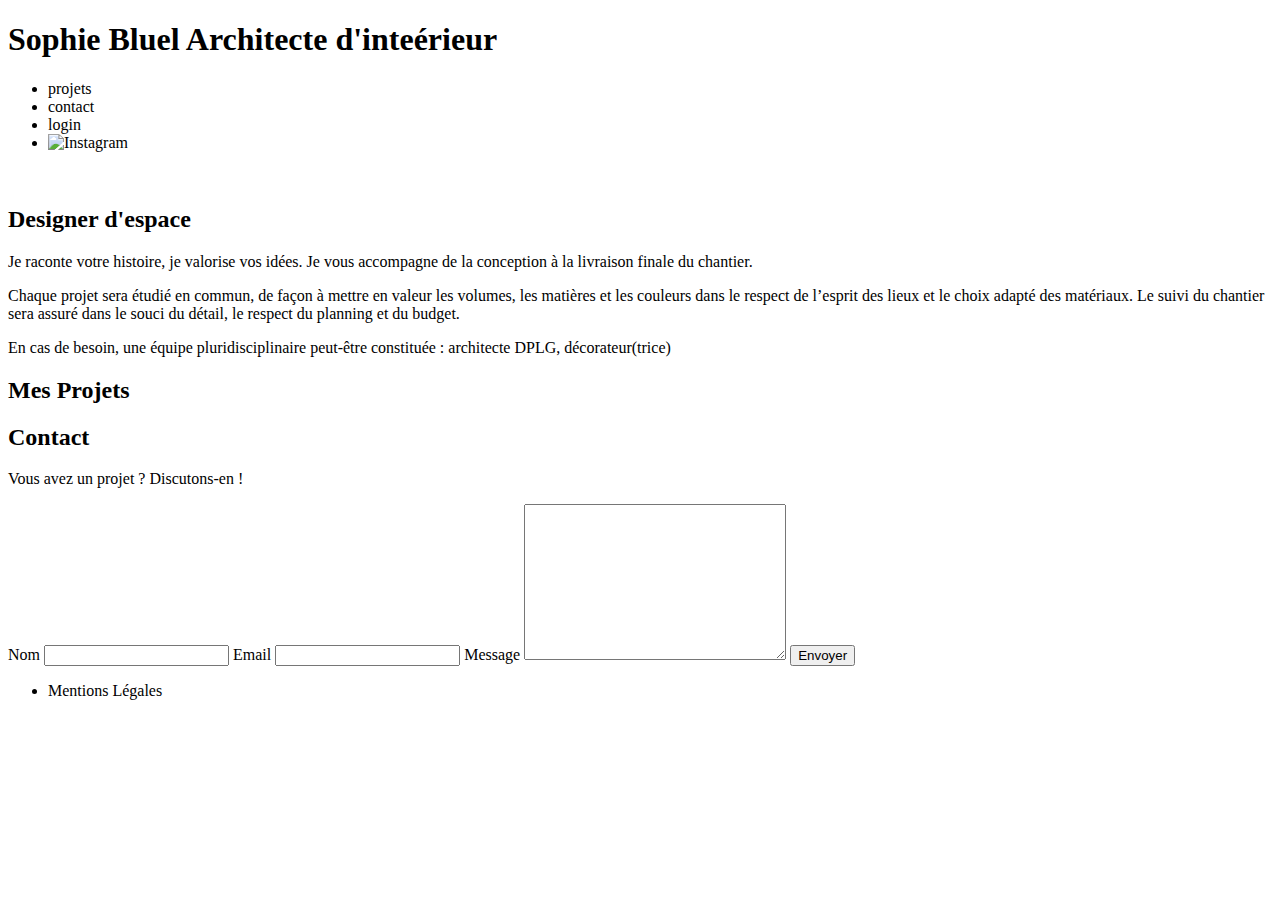
==== FrontEnd/index.html @ f31deb9f "Gathering the work on the API" ====
<!DOCTYPE html>
<html lang="fr">
<head>
	<meta charset="UTF-8">
	<title>Sophie Bluel - Architecte d'intérieur</title>
	<meta name="viewport" content="width=device-width, initial-scale=1.0">
	<link rel="preconnect" href="https://fonts.googleapis.com">
	<link rel="preconnect" href="https://fonts.gstatic.com" crossorigin>
	<link href="https://fonts.googleapis.com/css2?family=Syne:wght@700;800&family=Work+Sans&display=swap" rel="stylesheet">
	<meta name="description" content="">
	<link rel="stylesheet" href="./assets/style.css">
</head>
<body>
<header>
	<h1>Sophie Bluel <span>Architecte d'inteérieur</span></h1>
	<nav>
		<ul>
			<li>projets</li>
			<li>contact</li>
			<li>login</li>
			<li><img src="./assets/icons/instagram.png" alt="Instagram"></li>
		</ul>
	</nav>
</header>
<main>
	<section id="introduction">
		<figure>
			<img src="./assets/images/sophie-bluel.png" alt="">
		</figure>
		<article>
			<h2>Designer d'espace</h2>
			<p>Je raconte votre histoire, je valorise vos idées. Je vous accompagne de la conception à la livraison finale du chantier.</p>
			<p>Chaque projet sera étudié en commun, de façon à mettre en valeur les volumes, les matières et les couleurs dans le respect de l’esprit des lieux et le choix adapté des matériaux. Le suivi du chantier sera assuré dans le souci du détail, le respect du planning et du budget.</p>
			<p>En cas de besoin, une équipe pluridisciplinaire peut-être constituée : architecte DPLG, décorateur(trice)</p>
		</article>
	</section>
	<section id="portfolio">
		<h2>Mes Projets</h2>
		<div class="gallery">
		</div>
	</section>
	<section id="contact">
		<h2>Contact</h2>
		<p>Vous avez un projet ? Discutons-en !</p>
		<form action="#" method="post">
			<label for="name">Nom</label>
			<input type="text" name="name" id="name">
			<label for="email">Email</label>
			<input type="email" name="email" id="email">
			<label for="message">Message</label>
			<textarea name="message" id="message" cols="30" rows="10"></textarea>
			<input type="submit" value="Envoyer">
		</form>
	</section>
	<script src="works.js"></script>
</main>

<footer>
	<nav>
		<ul>
			<li>Mentions Légales</li>
		</ul>
	</nav>
</footer>
</body>
</html>
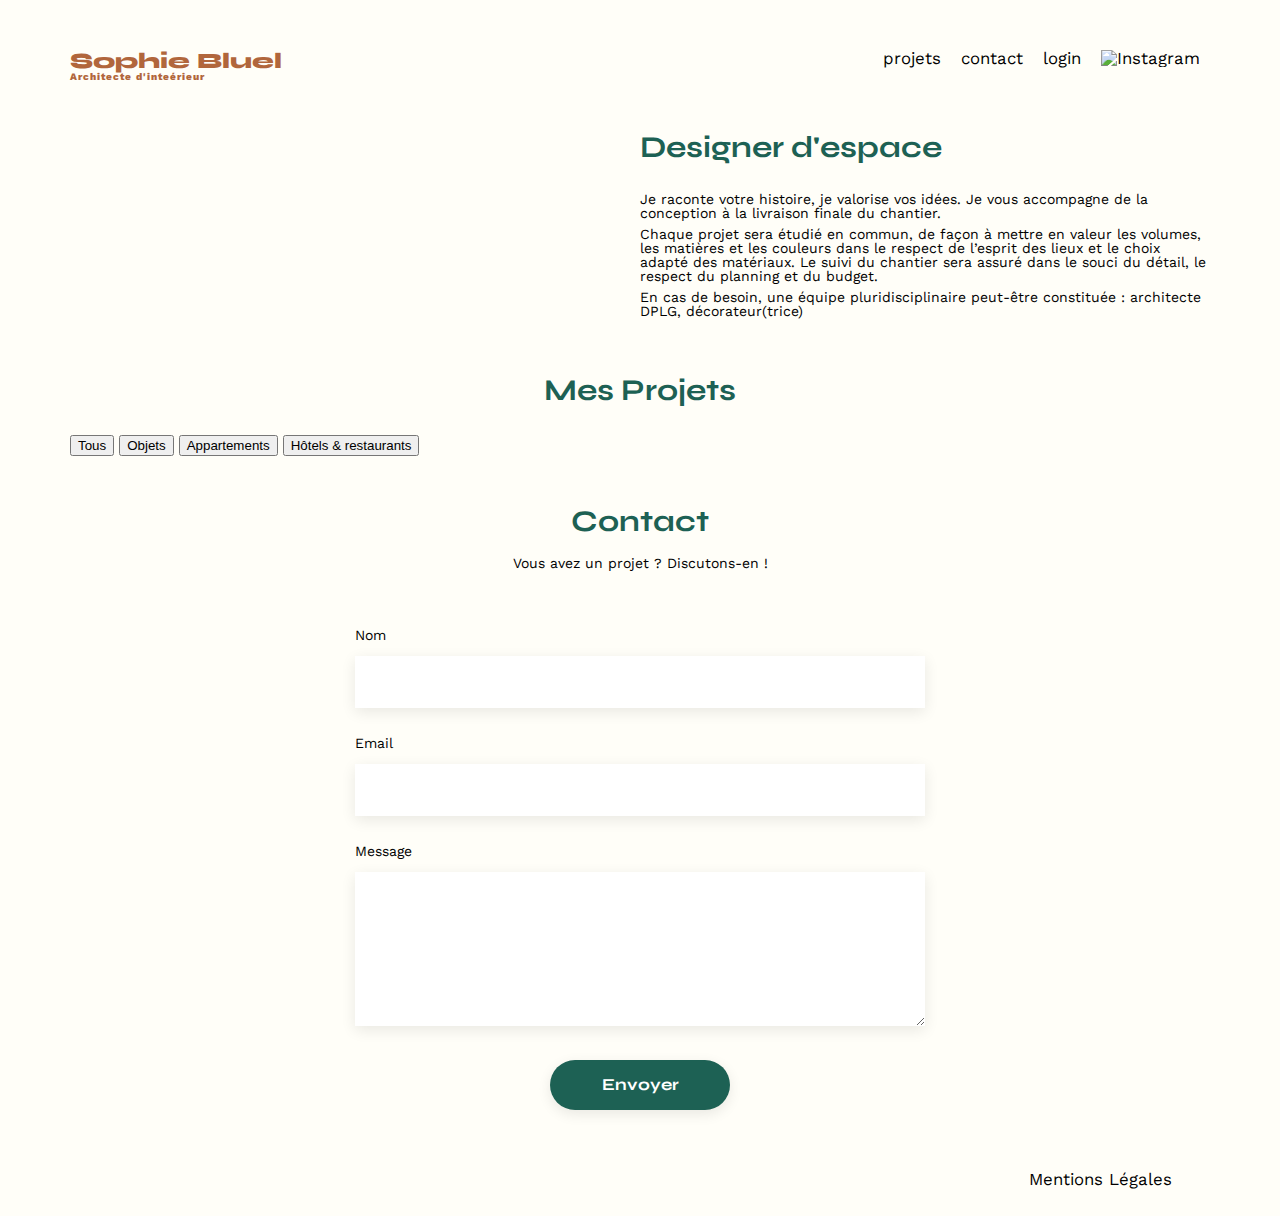
==== commit 32f6e425: "Importing the modifications from the previous repo" ====
--- a/FrontEnd/index.html
+++ b/FrontEnd/index.html
@@ -1,66 +1,81 @@
 <!DOCTYPE html>
 <html lang="fr">
+
 <head>
 	<meta charset="UTF-8">
 	<title>Sophie Bluel - Architecte d'intérieur</title>
 	<meta name="viewport" content="width=device-width, initial-scale=1.0">
 	<link rel="preconnect" href="https://fonts.googleapis.com">
 	<link rel="preconnect" href="https://fonts.gstatic.com" crossorigin>
-	<link href="https://fonts.googleapis.com/css2?family=Syne:wght@700;800&family=Work+Sans&display=swap" rel="stylesheet">
+	<link href="https://fonts.googleapis.com/css2?family=Syne:wght@700;800&family=Work+Sans&display=swap"
+		rel="stylesheet">
 	<meta name="description" content="">
 	<link rel="stylesheet" href="./assets/style.css">
 </head>
+
 <body>
-<header>
-	<h1>Sophie Bluel <span>Architecte d'inteérieur</span></h1>
-	<nav>
-		<ul>
-			<li>projets</li>
-			<li>contact</li>
-			<li>login</li>
-			<li><img src="./assets/icons/instagram.png" alt="Instagram"></li>
-		</ul>
-	</nav>
-</header>
-<main>
-	<section id="introduction">
-		<figure>
-			<img src="./assets/images/sophie-bluel.png" alt="">
-		</figure>
-		<article>
-			<h2>Designer d'espace</h2>
-			<p>Je raconte votre histoire, je valorise vos idées. Je vous accompagne de la conception à la livraison finale du chantier.</p>
-			<p>Chaque projet sera étudié en commun, de façon à mettre en valeur les volumes, les matières et les couleurs dans le respect de l’esprit des lieux et le choix adapté des matériaux. Le suivi du chantier sera assuré dans le souci du détail, le respect du planning et du budget.</p>
-			<p>En cas de besoin, une équipe pluridisciplinaire peut-être constituée : architecte DPLG, décorateur(trice)</p>
-		</article>
-	</section>
-	<section id="portfolio">
-		<h2>Mes Projets</h2>
-		<div class="gallery">
-		</div>
-	</section>
-	<section id="contact">
-		<h2>Contact</h2>
-		<p>Vous avez un projet ? Discutons-en !</p>
-		<form action="#" method="post">
-			<label for="name">Nom</label>
-			<input type="text" name="name" id="name">
-			<label for="email">Email</label>
-			<input type="email" name="email" id="email">
-			<label for="message">Message</label>
-			<textarea name="message" id="message" cols="30" rows="10"></textarea>
-			<input type="submit" value="Envoyer">
-		</form>
-	</section>
-	<script src="works.js"></script>
-</main>
+	<header>
+		<h1>Sophie Bluel <span>Architecte d'inteérieur</span></h1>
+		<nav>
+			<ul>
+				<li>projets</li>
+				<li>contact</li>
+				<li>login</li>
+				<li><img src="./assets/icons/instagram.png" alt="Instagram"></li>
+			</ul>
+		</nav>
+	</header>
+	<main>
+		<section id="introduction">
+			<figure>
+				<img src="./assets/images/sophie-bluel.png" alt="">
+			</figure>
+			<article>
+				<h2>Designer d'espace</h2>
+				<p>Je raconte votre histoire, je valorise vos idées. Je vous accompagne de la conception à la livraison
+					finale du chantier.</p>
+				<p>Chaque projet sera étudié en commun, de façon à mettre en valeur les volumes, les matières et les
+					couleurs dans le respect de l’esprit des lieux et le choix adapté des matériaux. Le suivi du
+					chantier sera assuré dans le souci du détail, le respect du planning et du budget.</p>
+				<p>En cas de besoin, une équipe pluridisciplinaire peut-être constituée : architecte DPLG,
+					décorateur(trice)</p>
+			</article>
+		</section>
+		<section id="portfolio">
+			<h2>Mes Projets</h2>
+			<div>
+				<button class="btn-all">Tous</button>
+				<button class="btn-objects">Objets</button>
+				<button class="btn-flats">Appartements</button>
+				<button class="btn-hotels">Hôtels & restaurants</button>
+			</div>
+			<div class="gallery">
+			</div>
+		</section>
+		<script src="works.js"></script>
+		<section id="contact">
+			<h2>Contact</h2>
+			<p>Vous avez un projet ? Discutons-en !</p>
+			<form action="#" method="post">
+				<label for="name">Nom</label>
+				<input type="text" name="name" id="name">
+				<label for="email">Email</label>
+				<input type="email" name="email" id="email">
+				<label for="message">Message</label>
+				<textarea name="message" id="message" cols="30" rows="10"></textarea>
+				<input type="submit" value="Envoyer">
+			</form>
+		</section>
 
-<footer>
-	<nav>
-		<ul>
-			<li>Mentions Légales</li>
-		</ul>
-	</nav>
-</footer>
+	</main>
+
+	<footer>
+		<nav>
+			<ul>
+				<li>Mentions Légales</li>
+			</ul>
+		</nav>
+	</footer>
 </body>
-</html>
+
+</html>--- a/FrontEnd/assets/style.css
+++ b/FrontEnd/assets/style.css
@@ -0,0 +1,189 @@
+/* http://meyerweb.com/eric/tools/css/reset/
+   v2.0 | 20110126
+   License: none (public domain)
+*/
+
+html, body, div, span, applet, object, iframe,
+h1, h2, h3, h4, h5, h6, p, blockquote, pre,
+a, abbr, acronym, address, big, cite, code,
+del, dfn, em, img, ins, kbd, q, s, samp,
+small, strike, strong, sub, sup, tt, var,
+b, u, i, center,
+dl, dt, dd, ol, ul, li,
+fieldset, form, label, legend,
+table, caption, tbody, tfoot, thead, tr, th, td,
+article, aside, canvas, details, embed,
+figure, figcaption, footer, header, hgroup,
+menu, nav, output, ruby, section, summary,
+time, mark, audio, video {
+	margin: 0;
+	padding: 0;
+	border: 0;
+	font-size: 100%;
+	font: inherit;
+	vertical-align: baseline;
+}
+/* HTML5 display-role reset for older browsers */
+article, aside, details, figcaption, figure,
+footer, header, hgroup, menu, nav, section {
+	display: block;
+}
+body {
+	line-height: 1;
+	background-color: #FFFEF8;
+}
+ol, ul {
+	list-style: none;
+}
+blockquote, q {
+	quotes: none;
+}
+blockquote:before, blockquote:after,
+q:before, q:after {
+	content: '';
+	content: none;
+}
+table {
+	border-collapse: collapse;
+	border-spacing: 0;
+}
+/** end reset css**/
+body {
+	max-width: 1140px;
+	margin:auto;
+	font-family: 'Work Sans' ;
+	font-size: 14px;
+}
+header {
+	display: flex;
+	justify-content: space-between;
+	margin: 50px 0
+}
+section {
+	margin: 50px 0
+}
+
+h1{
+	display: flex;
+	flex-direction: column;
+	font-family: 'Syne';
+	font-size: 22px;
+	font-weight: 800;
+	color: #B1663C
+}
+
+h1 > span {
+	font-family: 'Work Sans';
+	font-size:10px;
+	letter-spacing: 0.1em;
+;
+}
+
+h2{
+	font-family: 'Syne';
+	font-weight: 700;
+	font-size: 30px;
+	color: #1D6154
+}
+nav ul {
+	display: flex;
+	align-items: center;
+	list-style-type: none;
+
+}
+nav li {
+	padding: 0 10px;
+	font-size: 1.2em;
+}
+
+li:hover {
+	color: #B1663C;
+}
+#introduction {
+	display: flex;
+	align-items: center;
+}
+#introduction figure {
+	flex: 1
+}
+#introduction img {
+	display: block;
+	margin: auto;
+	width: 80%;
+}
+
+#introduction article {
+	flex: 1
+}
+#introduction h2 {
+	margin-bottom: 1em;
+}
+
+#introduction p {
+	margin-bottom: 0.5em;
+}
+#portfolio h2 {
+	text-align: center;
+	margin-bottom: 1em;
+}
+.gallery {
+	width: 100%;
+	display: grid;
+	grid-template-columns: 1fr 1fr 1fr;
+	grid-column-gap: 20px;
+	grid-row-gap: 20px;
+}
+
+.gallery img {
+	width: 100%;
+
+}
+#contact {
+	width: 50%;
+margin: auto;
+}
+#contact > * {
+	text-align: center;
+
+}
+#contact h2{
+	margin-bottom: 20px;
+}
+#contact form {
+	text-align: left;
+	margin-top:30px;
+	display: flex;
+	flex-direction: column;
+}
+
+#contact input {
+	height: 50px;
+	font-size: 1.2em;
+	border: none;
+	box-shadow: 0px 4px 14px rgba(0, 0, 0, 0.09);
+}
+#contact label {
+	margin: 2em 0 1em 0;
+}
+#contact textarea {
+	border: none;
+	box-shadow: 0px 4px 14px rgba(0, 0, 0, 0.09);
+}
+
+input[type="submit"]{
+	font-family: 'Syne';
+	font-weight: 700;
+	color: white;
+	background-color: #1D6154;
+	margin : 2em auto ;
+	width: 180px;
+	text-align: center;
+	border-radius: 60px ;
+}
+
+footer nav ul {
+	display: flex;
+	justify-content: flex-end;
+	margin: 2em
+}
+
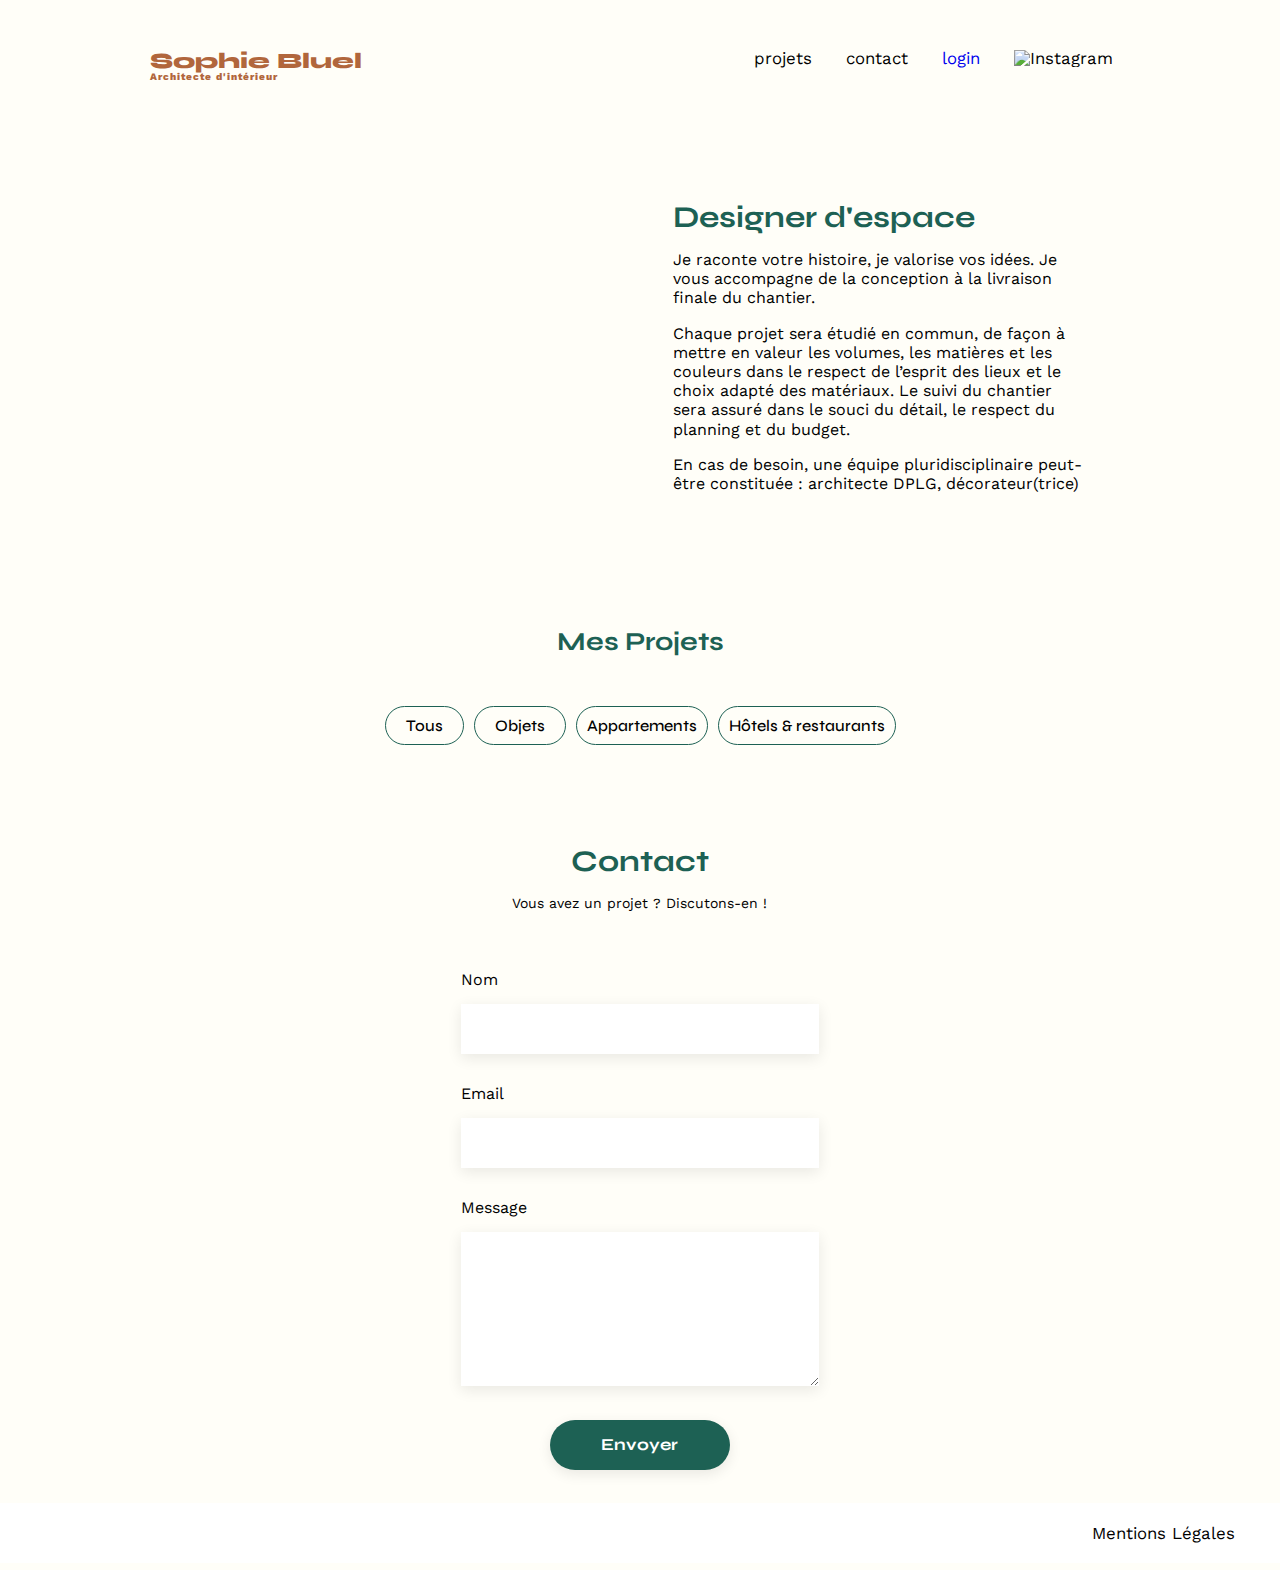
==== commit 84207656: "Joining the back/frontend for project end" ====
--- a/FrontEnd/index.html
+++ b/FrontEnd/index.html
@@ -14,23 +14,105 @@
 </head>
 
 <body>
+	<section class="modal-management">
+		<div id="modal" class="modal-btn">
+			<img src="/assets/icons/pen-to-square-white.png" alt="pen-to-square icon">
+			<p>Mode édition</p>
+			<button class="btn-modal">publier les changements</button>
+
+		</div>
+	</section>
 	<header>
-		<h1>Sophie Bluel <span>Architecte d'inteérieur</span></h1>
+		<h1>Sophie Bluel <span>Architecte d'intérieur</span></h1>
 		<nav>
-			<ul>
+			<ul class="links-nav">
 				<li>projets</li>
 				<li>contact</li>
-				<li>login</li>
+				<li><a href="login.html">login</a></li>
 				<li><img src="./assets/icons/instagram.png" alt="Instagram"></li>
 			</ul>
 		</nav>
 	</header>
 	<main>
+
+		<aside class="modal-main" id="modal-box1" aria-hidden="true" role="dialog" aria-modal="false"
+			aria-labelledby="titlemodal" style="display:none">
+			<div id="gallery_modal" class="modal-box-content">
+				<span class="js-close">&times;</span>
+				<h2 id="titlemodal">Galerie photo</h2>
+				<div class="modal-gallery"></div>
+				<div class="modal-border"></div>
+				<div class="modal-btns">
+					<a href="#modal-box2" class="js-modal-box2" id="modal-box-add">Ajouter une photo</a>
+					<a id="modal-box-delete">Supprimer la galerie</a>
+				</div>
+			</div>
+
+		</aside>
+
+		<aside class="modal-main" id="modal-box2" aria-hidden="true" role="dialog" aria-modal="false"
+			aria-labelledby="modal-add-title" style="display:none">
+			<!-- add-photo modal div -->
+
+			<div class="modal-box-content" id="add_photo">
+				<span>
+					<button id="js-modal-back">
+						<img id="modal-add-arrow-img" src="/assets/icons/back.png" alt="">
+					</button>
+				</span>
+				<span class="js-close">&times;</span>
+				<h2 id="modal-add-title">Ajout photo</h2>
+				<div class="modal-add-box">
+					<div id="modal-add-jpg">
+						<div id="modal-add-jpg-container"></div>
+						<img class="modal-add-element" id="modal-add-img" src="/assets/icons/modal-add.png" alt="">
+
+						<label for="modal-add-input" id="modal-add-jpg-btn">+ Ajouter
+							photo</label>
+						<p class="modal-add-element" id="modal-add-text">jpg, png : 4mo max</p>
+					</div>
+					<form id="modal-add-form" action="">
+						<input class="modal-add-element" type="file" name="image" accept="image/*" id="modal-add-input">
+						<label for="title">Titre</label>
+						<input type="text" name="title" id="title">
+						<label for="category">Catégorie</label>
+						<div id="datalist">
+							<input list="categories" name="categories" id="category">
+							<i id="datalist-icon" class="icon iconfont icon-arrow"></i>
+							<datalist id="categories"></datalist>
+						</div>
+					</form>
+				</div>
+
+				<div class="modal-border"></div>
+				<div class="modal-btns">
+					<button type="submit" form="modal-add-form" id="modal-box-validate">Valider</button>
+				</div>
+			</div>
+
+		</aside>
+
+
 		<section id="introduction">
 			<figure>
-				<img src="./assets/images/sophie-bluel.png" alt="">
+				<img src="/assets/images/sophie-bluel.png" alt="">
+				<div class="modal-modify-btn">
+					<div id="introduction-modal">
+						<img src="assets/icons/pen-to-square-thin.png" alt="">
+						<a href="#modal-box1" class="js-modal">modifier</a>
+					</div>
+				</div>
 			</figure>
+
+
 			<article>
+
+				<div class="modal-modify-btn" >
+					<div id="article-modal">
+						<img src="assets/icons/pen-to-square-thin.png" alt="">
+						<a href="#modal-box1" class="js-modal">modifier</a>
+					</div>
+				</div>
 				<h2>Designer d'espace</h2>
 				<p>Je raconte votre histoire, je valorise vos idées. Je vous accompagne de la conception à la livraison
 					finale du chantier.</p>
@@ -43,16 +125,24 @@
 		</section>
 		<section id="portfolio">
 			<h2>Mes Projets</h2>
-			<div>
-				<button class="btn-all">Tous</button>
-				<button class="btn-objects">Objets</button>
-				<button class="btn-flats">Appartements</button>
-				<button class="btn-hotels">Hôtels & restaurants</button>
+			<div class="modal-modify-btn">
+				<div id="portfolio-modal">
+					<img src="assets/icons/pen-to-square-thin.png" alt="">
+					<a href="#modal-box1" class="js-modal">modifier</a>
+				</div>
 			</div>
+			<article>
+				<div class="filter">
+					<button class="short buttons btn-all">Tous</button>
+					<button class="short buttons btn-objects">Objets</button>
+					<button class="long buttons btn-flats">Appartements</button>
+					<button class="long buttons btn-hotels">Hôtels & restaurants</button>
+				</div>
+			</article>
 			<div class="gallery">
 			</div>
 		</section>
-		<script src="works.js"></script>
+
 		<section id="contact">
 			<h2>Contact</h2>
 			<p>Vous avez un projet ? Discutons-en !</p>
@@ -68,7 +158,6 @@
 		</section>
 
 	</main>
-
 	<footer>
 		<nav>
 			<ul>
@@ -76,6 +165,10 @@
 			</ul>
 		</nav>
 	</footer>
+	<script src="add_photo.js"></script>
+	<script src="works.js"></script>
+	<script src="modal.js"></script>
+
 </body>
 
 </html>--- a/FrontEnd/assets/style.css
+++ b/FrontEnd/assets/style.css
@@ -3,19 +3,87 @@
    License: none (public domain)
 */
 
-html, body, div, span, applet, object, iframe,
-h1, h2, h3, h4, h5, h6, p, blockquote, pre,
-a, abbr, acronym, address, big, cite, code,
-del, dfn, em, img, ins, kbd, q, s, samp,
-small, strike, strong, sub, sup, tt, var,
-b, u, i, center,
-dl, dt, dd, ol, ul, li,
-fieldset, form, label, legend,
-table, caption, tbody, tfoot, thead, tr, th, td,
-article, aside, canvas, details, embed,
-figure, figcaption, footer, header, hgroup,
-menu, nav, output, ruby, section, summary,
-time, mark, audio, video {
+html,
+body,
+div,
+span,
+applet,
+object,
+iframe,
+h1,
+h2,
+h3,
+h4,
+h5,
+h6,
+p,
+blockquote,
+pre,
+a,
+abbr,
+acronym,
+address,
+big,
+cite,
+code,
+del,
+dfn,
+em,
+img,
+ins,
+kbd,
+q,
+s,
+samp,
+small,
+strike,
+strong,
+sub,
+sup,
+tt,
+var,
+b,
+u,
+i,
+center,
+dl,
+dt,
+dd,
+ol,
+ul,
+li,
+fieldset,
+form,
+label,
+legend,
+table,
+caption,
+tbody,
+tfoot,
+thead,
+tr,
+th,
+td,
+article,
+aside,
+canvas,
+details,
+embed,
+figure,
+figcaption,
+footer,
+header,
+hgroup,
+menu,
+nav,
+output,
+ruby,
+section,
+summary,
+time,
+mark,
+audio,
+video {
 	margin: 0;
 	padding: 0;
 	border: 0;
@@ -23,47 +91,110 @@
 	font: inherit;
 	vertical-align: baseline;
 }
+
 /* HTML5 display-role reset for older browsers */
-article, aside, details, figcaption, figure,
-footer, header, hgroup, menu, nav, section {
+article,
+aside,
+details,
+figcaption,
+figure,
+footer,
+header,
+hgroup,
+menu,
+nav,
+section {
 	display: block;
 }
+
+html {
+	margin: 0px auto
+}
+
 body {
 	line-height: 1;
 	background-color: #FFFEF8;
 }
-ol, ul {
+
+ol,
+ul {
 	list-style: none;
 }
-blockquote, q {
+
+blockquote,
+q {
 	quotes: none;
 }
-blockquote:before, blockquote:after,
-q:before, q:after {
+
+blockquote:before,
+blockquote:after,
+q:before,
+q:after {
 	content: '';
 	content: none;
 }
+
 table {
 	border-collapse: collapse;
 	border-spacing: 0;
 }
+
 /** end reset css**/
 body {
-	max-width: 1140px;
-	margin:auto;
-	font-family: 'Work Sans' ;
+	max-width: 1440px;
+	margin: auto;
+	font-family: 'Work Sans';
 	font-size: 14px;
 }
+
 header {
 	display: flex;
 	justify-content: space-between;
-	margin: 50px 0
-}
+	margin: 50px 150px
+}
+
 section {
 	margin: 50px 0
 }
 
-h1{
+.modal-management {
+	position: relative;
+	color: white;
+	background-color: black;
+	margin: 0;
+	height: 59px;
+	align-items: center;
+	display: none;
+}
+
+.modal-btn {
+	position: absolute;
+	top: 50%;
+	left: 50%;
+	transform: translate(-50%, -50%);
+	display: flex;
+	justify-content: center;
+	align-items: center;
+}
+
+.modal-btn img {
+	height: 15px;
+	margin-right: 10px
+}
+
+.modal-btn button {
+	font-weight: bold;
+	padding: 11px 16px;
+	background-color: white;
+	color: black;
+	text-decoration: none;
+	margin: 0px 10px;
+	border-radius: 2em;
+	border: none;
+	cursor: pointer;
+}
+
+h1 {
 	display: flex;
 	flex-direction: column;
 	font-family: 'Syne';
@@ -72,113 +203,269 @@
 	color: #B1663C
 }
 
-h1 > span {
+h1>span {
 	font-family: 'Work Sans';
-	font-size:10px;
+	font-size: 10px;
 	letter-spacing: 0.1em;
-;
-}
-
-h2{
+	;
+}
+
+h2 {
 	font-family: 'Syne';
 	font-weight: 700;
 	font-size: 30px;
 	color: #1D6154
 }
+
 nav ul {
 	display: flex;
 	align-items: center;
 	list-style-type: none;
 
 }
+
 nav li {
-	padding: 0 10px;
+	padding: 0 17px;
 	font-size: 1.2em;
+}
+
+.links-nav a {
+	text-decoration: none;
 }
 
 li:hover {
 	color: #B1663C;
 }
+
 #introduction {
-	display: flex;
-	align-items: center;
-}
+	width: 70%;
+	margin-left: auto;
+	margin-right: auto;
+	display: flex;
+	align-items: center;
+	margin-top: 120px;
+	margin-bottom: 120px;
+	gap: 65px;
+}
+
 #introduction figure {
-	flex: 1
-}
+	flex: 1;
+	display: flex;
+	flex-direction: column;
+}
+
 #introduction img {
 	display: block;
 	margin: auto;
-	width: 80%;
+	width: 100%;
+}
+
+#introduction-modal {
+	display: flex;
+	align-items: center;
+	margin-top: 10px;
+}
+
+.modal-modify-btn {
+	display: none;
+}
+
+#introduction-modal a {
+	text-decoration: none;
+}
+
+#introduction-modal img {
+	display: flex;
+	height: 18px;
+	width: auto;
+	margin-left: 0;
+	margin-right: 10px;
 }
 
 #introduction article {
 	flex: 1
 }
+
+#article-modal {
+	position: relative;
+	display: flex;
+	align-items: center;
+	margin-bottom: 20px;
+}
+
+#article-modal a {
+	text-decoration: none;
+}
+
+#article-modal img {
+	height: 18px;
+	width: 19px;
+	margin-right: 10px;
+	margin-left: 0;
+}
+
 #introduction h2 {
+	margin-bottom: 0.6em;
+}
+
+#introduction p {
+	font-size: medium;
 	margin-bottom: 1em;
-}
-
-#introduction p {
-	margin-bottom: 0.5em;
-}
+	line-height: 1.2;
+}
+
 #portfolio h2 {
+	font-size: 26px;
 	text-align: center;
 	margin-bottom: 1em;
 }
+
+.filter {
+	width: 100%;
+	display: flex;
+	justify-content: center;
+	align-items: center;
+	gap: 10px;
+	margin: 51px 0;
+}
+
+.buttons {
+	font-family: 'Syne';
+	font-weight: 500;
+	font-size: 16px;
+	text-decoration: none;
+	border: 1px solid #1D6154;
+
+	border-radius: 60px;
+	background-color: #FFFEF8;
+}
+
+.short {
+	padding: 9px 20px;
+}
+
+.long {
+	padding: 9px 10px;
+}
+
+.buttons:hover {
+	background-color: #1D6154;
+	color: white;
+}
+
+#portfolio-modal {
+	position: relative;
+	display: flex;
+	left: 57.5%;
+	top: -48px;
+	align-items: center;
+	margin-bottom: 17px;
+}
+
+#portfolio-modal a {
+	text-decoration: none;
+}
+
+#portfolio-modal img {
+	height: 18px;
+	margin-right: 10px
+}
+
 .gallery {
-	width: 100%;
+	width: 70%;
 	display: grid;
 	grid-template-columns: 1fr 1fr 1fr;
-	grid-column-gap: 20px;
-	grid-row-gap: 20px;
+	grid-column-gap: 12px;
+	grid-row-gap: 12px;
+	margin-left: auto;
+	margin-right: auto;
 }
 
 .gallery img {
 	width: 100%;
-
-}
-#contact {
-	width: 50%;
-margin: auto;
-}
-#contact > * {
+}
+
+.gallery figure h3 {
+	font-size: 13px;
+}
+
+#contact,
+.login {
+	width: 28%;
+	margin: auto;
+}
+
+.login {
+	display: flex;
+	flex-direction: column;
+	margin-top: 100px;
+	margin-bottom: 300px;
+}
+
+#btn-connect:hover {
+	cursor: pointer;
+}
+
+#contact>*,
+.login>* {
 	text-align: center;
 
 }
-#contact h2{
+
+#contact h2 {
 	margin-bottom: 20px;
 }
-#contact form {
+
+#contact form,
+.login form {
 	text-align: left;
-	margin-top:30px;
+	margin-top: 30px;
 	display: flex;
 	flex-direction: column;
 }
 
-#contact input {
+.login form {
+	margin: 10px;
+}
+
+#contact input,
+.login input {
 	height: 50px;
 	font-size: 1.2em;
 	border: none;
 	box-shadow: 0px 4px 14px rgba(0, 0, 0, 0.09);
 }
-#contact label {
+
+#contact label,
+.login label {
+	font-size: 16px;
 	margin: 2em 0 1em 0;
 }
-#contact textarea {
+
+#contact textarea,
+.login textarea {
 	border: none;
 	box-shadow: 0px 4px 14px rgba(0, 0, 0, 0.09);
 }
 
-input[type="submit"]{
+input[type="submit"] {
 	font-family: 'Syne';
 	font-weight: 700;
 	color: white;
 	background-color: #1D6154;
-	margin : 2em auto ;
+	margin: 2em auto;
 	width: 180px;
 	text-align: center;
-	border-radius: 60px ;
+	border-radius: 60px;
+}
+
+footer {
+	background-color: white;
+	width: 100%;
+	height: 60px;
+	display: flex;
+	justify-content: flex-end;
+	align-items: center;
 }
 
 footer nav ul {
@@ -187,3 +474,384 @@
 	margin: 2em
 }
 
+/* Modal box CSS section */
+
+/* Required specs to position the modal */
+
+/* Required specs to position the modal */
+
+@font-face {
+	font-family: "iconfont";
+	src: url("iconfont.eot?t=1519919520638");
+	/* IE9*/
+	src: url("iconfont.eot?t=1519919520638#iefix") format("embedded-opentype"),
+		url("[data-uri]") format("woff"),
+		url("iconfont.ttf?t=1519919520638") format("truetype"),
+		url("iconfont.svg?t=1519919520638#iconfont") format("svg");
+	/* iOS 4.1- */
+}
+
+* {
+	box-sizing: border-box;
+}
+
+input::-webkit-calendar-picker-indicator {
+	opacity: 0;
+}
+
+img {
+	margin: 0;
+	padding: 0;
+	border: 0;
+	font-size: 100%;
+	font: inherit;
+	vertical-align: baseline;
+}
+
+
+
+.modal-gallery figure {
+	position: relative;
+	margin: 0
+}
+
+.modal-gallery figure figcaption {
+	position: relative;
+	top: -2px;
+	font-size: 12px;
+}
+
+.modal-gallery figure button {
+	position: relative;
+}
+
+.modal-gallery {
+	position: relative;
+	width: 75%;
+	display: flex;
+	flex-wrap: wrap;
+	row-gap: 5px;
+	column-gap: 9px;
+	margin-left: auto;
+	margin-right: auto;
+	margin-top: 45px;
+	margin-bottom: 50px;
+}
+
+.modal-gallery img {
+	height: 105px;
+}
+
+.modal-main {
+	position: fixed;
+	display: flex;
+	justify-content: center;
+	align-items: center;
+	z-index: 1;
+	/* To sit on top of the other contents */
+	padding-top: 0;
+	/* To position the modal as you like */
+	left: 0;
+	top: 0;
+	width: 100%;
+	/* Full width */
+	height: 100%;
+	/* Full height */
+	overflow: auto;
+	/* Enable scroll if needed */
+	background-color: rgb(0, 0, 0);
+	/* Fallback color */
+	background-color: rgba(0, 0, 0, 0.8);
+	/* Black w/ opacity */
+}
+
+.modal-box-content {
+	background-color: #fefefe;
+	max-width: calc(100vw - 20px);
+	max-height: calc(100vh - 20px);
+	padding: 20px;
+	border: 1px solid #888;
+	width: 630px;
+	border-radius: 10px;
+}
+
+#modal-photo {
+	height: 80%;
+}
+
+.modal-box-content h2 {
+	font-size: 25px;
+	color: black;
+	text-align: center;
+	margin-bottom: 0px;
+	font-weight: 200;
+	font-family: 'Work Sans';
+}
+
+.modal-btns {
+	display: flex;
+	flex-direction: column;
+	justify-content: center;
+	align-items: center;
+	margin-left: auto;
+	margin-right: auto;
+	gap: 20px;
+	width: 50%;
+}
+
+.modal-gallery figure button {
+	position: absolute;
+	top: 7px;
+	right: 5px;
+	height: 17px;
+	width: 17px;
+	background: none;
+	background-color: #000;
+	border: none;
+	cursor: pointer;
+	border-radius: 2px;
+	display: flex;
+	justify-content: center;
+	align-items: center;
+}
+
+.modal-gallery figure button img {
+	height: 9px;
+}
+
+.modal-gallery figure:first-child button:first-child {
+	position: absolute;
+	top: 7px;
+	right: 25px;
+	height: 17px;
+	width: 17px;
+	background: none;
+	background-color: #000;
+	border: none;
+	cursor: pointer;
+	border-radius: 2px;
+	display: flex;
+	justify-content: center;
+	align-items: center;
+}
+
+.modal-gallery figure:first-child button:first-child img {
+	height: 13px;
+}
+
+.modal-border {
+	width: 70%;
+	border-top: solid 1px #B3B3B3;
+	margin: 35px auto;
+}
+
+
+#modal-box-add {
+	color: white;
+	background-color: #1D6154;
+	font-size: 16px;
+	text-decoration: none;
+	padding: 8px 40px;
+	border-radius: 25px;
+	font-family: 'Syne';
+	border: none;
+	cursor: pointer;
+}
+
+#modal-box-delete {
+	color: #D65353;
+	text-decoration: none;
+	border: none;
+	background: none;
+	cursor: pointer;
+	margin-bottom: 20px;
+}
+
+#js-modal-back {
+	background: none;
+	border: none;
+	cursor: pointer;
+}
+
+#modal-add-arrow-img {
+	height: 18px;
+}
+
+#modal-add-title {
+	margin-top: 0;
+}
+
+#modal-add-jpg {
+	margin-left: auto;
+	margin-right: auto;
+	margin-top: 30px;
+	display: flex;
+	justify-content: center;
+	align-items: center;
+	flex-direction: column;
+	background-color: #E8F1F6;
+	border-radius: 3px;
+	height: 180px;
+	width: 70%;
+}
+
+#modal-add-img {
+	width: 60px;
+	margin-top: 28px;
+	height: 50px;
+}
+
+#modal-add-jpg-btn {
+	display: flex;
+	justify-content: center;
+	align-items: center;
+	margin-top: 20px;
+	border-radius: 20px;
+	height: 36px;
+	width: 176px;
+	color: #306685;
+	background-color: #CBD6DC;
+	border: none;
+	cursor: pointer;
+}
+
+#modal-add-text {
+	margin-top: 10px;
+	font-family: "Work Sans";
+	font-size: 12px;
+	margin-bottom: 25px;
+}
+
+#modal-box-validate {
+	color: white;
+	width: 78%;
+	margin-bottom: 30px;
+	background-color: grey;
+	font-size: 16px;
+	text-decoration: none;
+	padding: 8px 40px;
+	border-radius: 25px;
+	font-family: 'Syne';
+	border: none;
+	cursor: pointer;
+}
+
+#modal-box-validate.active {
+	background-color: green;
+}
+
+#modal-add-form {
+	margin-left: auto;
+	margin-right: auto;
+	width: 70%;
+	text-align: left;
+	display: flex;
+	flex-direction: column;
+}
+
+input[type="file"] {
+	opacity: 0;
+	z-index: -1;
+	position: absolute;
+}
+
+input[type='text'] {
+	font-family: 'Work Sans';
+}
+
+#modal-add-jpg-container {
+	display: flex;
+	align-items: center;
+	position: absolute;
+	background-position: center;
+	background-size: cover;
+}
+
+#modal-add-jpg-container img {
+	height: 180px;
+	width: 145px;
+	box-sizing: border-box;
+}
+
+#modal-add-form label {
+	font-weight: lighter;
+	font-family: "Work Sans";
+	font-size: 16px;
+	margin: 15px 0 1em 0;
+}
+
+#modal-add-form input {
+	height: 50px;
+	font-size: 1.2em;
+	border: none;
+	box-shadow: 0px 4px 14px rgba(0, 0, 0, 0.09);
+}
+
+#file-upload-button {
+	display: none;
+}
+
+.iconfont {
+	font-family: "iconfont" !important;
+	font-size: 16px;
+	font-style: normal;
+	-webkit-font-smoothing: antialiased;
+	-moz-osx-font-smoothing: grayscale;
+}
+
+.icon-arrow:before {
+	content: "\e625";
+}
+
+#category input {
+	width: 70%;
+}
+
+#category {
+	padding-left: 1em;
+	width: 100%;
+	height: 54px;
+	border-radius: 5px;
+	box-sizing: border-box;
+	box-shadow: none;
+	border: 1px solid #ccc;
+	outline: 0;
+}
+
+i {
+	position: absolute;
+	right: 20px;
+	top: 20px;
+	transition: transform 0.2s ease;
+}
+
+#datalist {
+	margin: auto;
+	position: relative;
+	width: 100%;
+	color: #000;
+}
+
+.icon-arrow {
+	content: "\e625";
+}
+
+#add-photo {
+	display: none;
+}
+
+/* The Close Button */
+.js-close {
+	color: black;
+	float: right;
+	font-size: 28px;
+	font-weight: bold;
+	cursor: pointer;
+}
+
+.close:hover,
+.close:focus {
+	color: #000;
+	text-decoration: none;
+	cursor: pointer;
+}